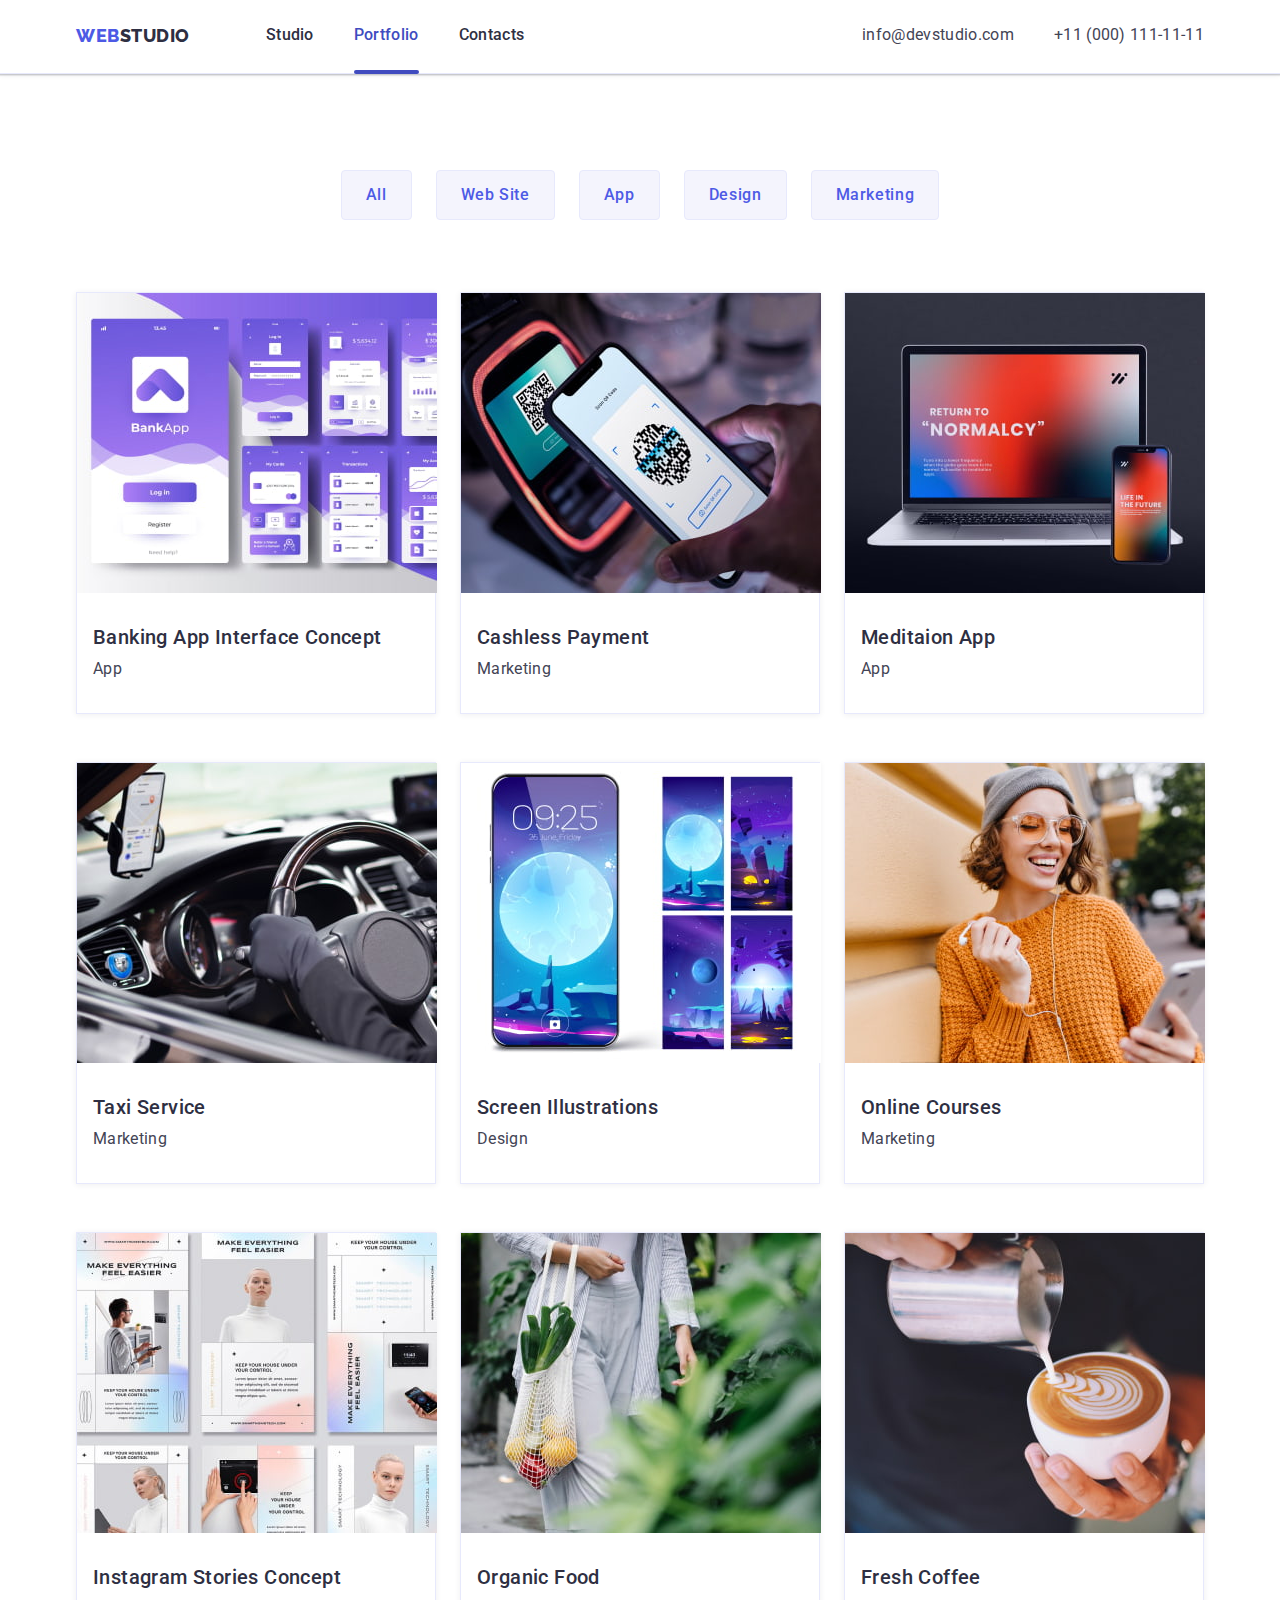
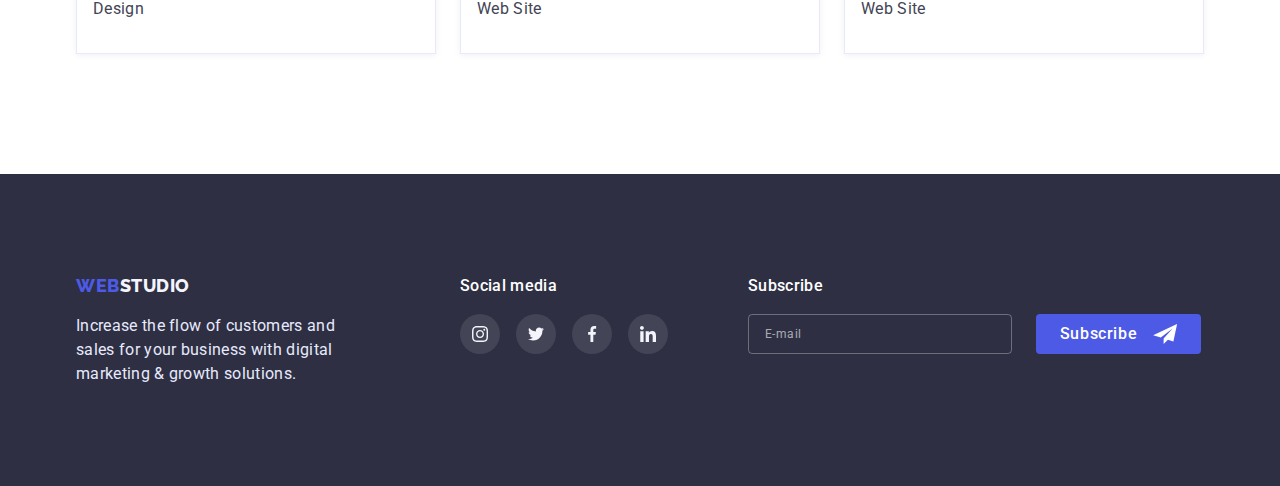
==== portfolio.html @ a5b7c4a9 "Copy files HW 6" ====
<!DOCTYPE html>
<html lang="en">
  <head>
    <meta charset="UTF-8" />
    <meta http-equiv="X-UA-Compatible" content="IE=edge" />
    <meta name="viewport" content="width=device-width, initial-scale=1.0" />
    <title>Web Studio</title>
    <link rel="preconnect" href="https://fonts.googleapis.com" />
    <link rel="preconnect" href="https://fonts.gstatic.com" crossorigin />
    <link
      href="https://fonts.googleapis.com/css2?family=Raleway:wght@800&family=Roboto:wght@400;500;700;900&display=swap"
      rel="stylesheet"
    />
    <link
      rel="stylesheet"
      href="https://cdnjs.cloudflare.com/ajax/libs/modern-normalize/1.1.0/modern-normalize.min.css"
    />
    <link rel="stylesheet" href="./css/styles.css" />
  </head>

  <body class="portfolio-body">
    <header class="header">
      <div class="header-box container">
        <nav class="header-navigation">
          <a href="./index.html" class="header-logo">
            <span class="header-logo-web">Web</span>Studio
          </a>

          <ul class="header-list list">
            <li class="header-list-pos">
              <a href="./index.html" class="header-list-link">Studio</a>
            </li>
            <li class="header-list-pos">
              <a href="./portfolio.html" class="header-list-link current"
                >Portfolio</a
              >
            </li>
            <li class="header-list-pos">
              <a href="" class="header-list-link">Contacts</a>
            </li>
          </ul>
        </nav>

        <ul class="header-contact list">
          <li class="header-contact-pos">
            <a href="mailto:info@devstudio.com" class="header-contact-link"
              >info@devstudio.com</a
            >
          </li>
          <li class="header-contact-pos">
            <a href="tel:+110001111111" class="header-contact-link"
              >+11 (000) 111-11-11</a
            >
          </li>
        </ul>
      </div>
    </header>

    <main class="portfolio-main">
      <section class="p-section">
        <h1 class="visually-hidden">Portfolio</h1>
        <div class="container">
          <ul class="p-btn-list list">
            <li class="p-btn-item">
              <button type="button" class="p-btn button">All</button>
            </li>
            <li class="p-btn-item">
              <button type="button" class="p-btn button">Web Site</button>
            </li>
            <li class="p-btn-item">
              <button type="button" class="p-btn button">App</button>
            </li>
            <li class="p-btn-item">
              <button type="button" class="p-btn button">Design</button>
            </li>
            <li class="p-btn-item">
              <button type="button" class="p-btn button">Marketing</button>
            </li>
          </ul>
          <ul class="p-img-list list">
            <li class="p-img-item">
              <a href="" class="p-img-page">
                <div class="p-img-thumb">
                  <img
                    class="p-img img"
                    src="./images/pimgone.jpg"
                    alt="banking app"
                    width="360"
                  />
                  <p class="p-img-window">
                    14 Stylish and User-Friendly App Design Concepts · Task
                    Manager App · Calorie Tracker App · Exotic Fruit Ecommerce
                    App · Cloud Storage App
                  </p>
                </div>
                <div class="p-img-content">
                  <h2 class="p-img-name p-name">
                    Banking App Interface Concept
                  </h2>
                  <p class="p-img-text p-text">App</p>
                </div>
              </a>
            </li>
            <li class="p-img-item">
              <a href="" class="p-img-page">
                <div class="p-img-thumb">
                  <img
                    class="p-img img"
                    src="./images/pimgtwo.jpg"
                    alt="banking app"
                    width="360"
                  />
                  <p class="p-img-window">
                    14 Stylish and User-Friendly App Design Concepts · Task
                    Manager App · Calorie Tracker App · Exotic Fruit Ecommerce
                    App · Cloud Storage App
                  </p>
                </div>
                <div class="p-img-content">
                  <h2 class="p-img-name p-name">Cashless Payment</h2>
                  <p class="p-img-text p-text">Marketing</p>
                </div>
              </a>
            </li>
            <li class="p-img-item">
              <a href="" class="p-img-page">
                <div class="p-img-thumb">
                  <img
                    class="p-img img"
                    src="./images/pimgthree.jpg"
                    alt="banking app"
                    width="360"
                  />
                  <p class="p-img-window">
                    14 Stylish and User-Friendly App Design Concepts · Task
                    Manager App · Calorie Tracker App · Exotic Fruit Ecommerce
                    App · Cloud Storage App
                  </p>
                </div>
                <div class="p-img-content">
                  <h2 class="p-img-name p-name">Meditaion App</h2>
                  <p class="p-img-text p-text">App</p>
                </div>
              </a>
            </li>
            <li class="p-img-item">
              <a href="" class="p-img-page">
                <div class="p-img-thumb">
                  <img
                    class="p-img img"
                    src="./images/pimgfour.jpg"
                    alt="banking app"
                    width="360"
                  />
                  <p class="p-img-window">
                    14 Stylish and User-Friendly App Design Concepts · Task
                    Manager App · Calorie Tracker App · Exotic Fruit Ecommerce
                    App · Cloud Storage App
                  </p>
                </div>
                <div class="p-img-content">
                  <h2 class="p-img-name p-name">Taxi Service</h2>
                  <p class="p-img-text p-text">Marketing</p>
                </div>
              </a>
            </li>
            <li class="p-img-item">
              <a href="" class="p-img-page">
                <div class="p-img-thumb">
                  <img
                    class="p-img img"
                    src="./images/pimgfive.jpg"
                    alt="banking app"
                    width="360"
                  />
                  <p class="p-img-window">
                    14 Stylish and User-Friendly App Design Concepts · Task
                    Manager App · Calorie Tracker App · Exotic Fruit Ecommerce
                    App · Cloud Storage App
                  </p>
                </div>
                <div class="p-img-content">
                  <h2 class="p-img-name p-name">Screen Illustrations</h2>
                  <p class="p-img-text p-text">Design</p>
                </div>
              </a>
            </li>
            <li class="p-img-item">
              <a href="" class="p-img-page">
                <div class="p-img-thumb">
                  <img
                    class="p-img img"
                    src="./images/pimgsix.jpg"
                    alt="banking app"
                    width="360"
                  />
                  <p class="p-img-window">
                    14 Stylish and User-Friendly App Design Concepts · Task
                    Manager App · Calorie Tracker App · Exotic Fruit Ecommerce
                    App · Cloud Storage App
                  </p>
                </div>
                <div class="p-img-content">
                  <h2 class="p-img-name p-name">Online Courses</h2>
                  <p class="p-img-text p-text">Marketing</p>
                </div>
              </a>
            </li>
            <li class="p-img-item">
              <a href="" class="p-img-page">
                <div class="p-img-thumb">
                  <img
                    class="p-img img"
                    src="./images/pimgseven.jpg"
                    alt="banking app"
                    width="360"
                  />
                  <p class="p-img-window">
                    14 Stylish and User-Friendly App Design Concepts · Task
                    Manager App · Calorie Tracker App · Exotic Fruit Ecommerce
                    App · Cloud Storage App
                  </p>
                </div>
                <div class="p-img-content">
                  <h2 class="p-img-name p-name">Instagram Stories Concept</h2>
                  <p class="p-img-text p-text">Design</p>
                </div>
              </a>
            </li>
            <li class="p-img-item">
              <a href="" class="p-img-page">
                <div class="p-img-thumb">
                  <img
                    class="p-img img"
                    src="./images/pimgeight.jpg"
                    alt="banking app"
                    width="360"
                  />
                  <p class="p-img-window">
                    14 Stylish and User-Friendly App Design Concepts · Task
                    Manager App · Calorie Tracker App · Exotic Fruit Ecommerce
                    App · Cloud Storage App
                  </p>
                </div>
                <div class="p-img-content">
                  <h2 class="p-img-name p-name">Organic Food</h2>
                  <p class="p-img-text p-text">Web Site</p>
                </div>
              </a>
            </li>
            <li class="p-img-item">
              <a href="" class="p-img-page">
                <div class="p-img-thumb">
                  <img
                    class="p-img img"
                    src="./images/pimgnine.jpg"
                    alt="banking app"
                    width="360"
                  />
                  <p class="p-img-window">
                    14 Stylish and User-Friendly App Design Concepts · Task
                    Manager App · Calorie Tracker App · Exotic Fruit Ecommerce
                    App · Cloud Storage App
                  </p>
                </div>
                <div class="p-img-content">
                  <h2 class="p-img-name p-name">Fresh Coffee</h2>
                  <p class="p-img-text p-text">Web Site</p>
                </div>
              </a>
            </li>
          </ul>
        </div>
      </section>
    </main>

    <footer class="footer">
      <div class="container footer-pos">
        <div class="footer-logo-text">
          <a href="./index.html" class="footer-logo">
            <span class="header-logo-web">Web</span>
            <span class="footer-logo-studio">Studio</span>
          </a>
          <p class="footer-text">
            Increase the flow of customers and sales for your business with
            digital marketing & growth solutions.
          </p>
        </div>
        <div class="footer-soc">
          <h2 class="footer-soc-text">Social media</h2>
          <ul class="footer-soc-list list">
            <li class="footer-soc-item">
              <a href="" class="footer-soc-link link">
                <svg class="footer-soc-icon" width="16" height="16">
                  <use href="./images/icons.svg#icon-instagram"></use>
                </svg>
              </a>
            </li>
            <li class="footer-soc-item">
              <a href="" class="footer-soc-link link">
                <svg class="footer-soc-icon" width="16" height="16">
                  <use href="./images/icons.svg#icon-twitter"></use>
                </svg>
              </a>
            </li>
            <li class="footer-soc-item">
              <a href="" class="footer-soc-link link">
                <svg class="footer-soc-icon" width="16" height="16">
                  <use href="./images/icons.svg#icon-facebook"></use>
                </svg>
              </a>
            </li>
            <li class="footer-soc-item">
              <a href="" class="footer-soc-link link">
                <svg class="footer-soc-icon" width="16" height="16">
                  <use href="./images/icons.svg#icon-linkedin"></use>
                </svg>
              </a>
            </li>
          </ul>
        </div>
        <div class="footer-subscribe">
          <h2 class="footer-subscribe-text">Subscribe</h2>
          <form>
            <div class="footer-subscribe-form">
              <input
                type="email"
                class="footer-subscribe-email"
                name="subscribe-email"
                placeholder="E-mail"
                required
              />
              <button type="submit" class="footer-subscribe-btn button">
                Subscribe
                <svg class="footer-subscribe-icon" width="24" height="20">
                  <use href="./images/icons.svg#icon-subscribe"></use>
                </svg>
              </button>
            </div>
          </form>
        </div>
      </div>
    </footer>
  </body>
</html>
---- css/styles.css ----
/* ------------------ CSS-Змінні ------------------ */

:root {
  --logo-color-web: #4d5ae5;
  --logo-color-studio-dark: #2e2f42;
  --logo-color-studio-white: #f4f4fd;
  --hero-background-color: #2e2f42;
  --hero-title-color: #ffffff;
  --btn-color: #4d5ae5;
  --btn-name-color: #ffffff;
  --btn-active-color: #404bbf;
  --iris-color: #4d5ae5;
  --navy-blue-color: #2e2f42;
  --green-color: #31d0aa;
  --slate-color: #434455;
  --light-slate-color: #8e8f99;
  --cornflower-color: #e7e9fc;
  --cloud-color: #f4f4fd;
  --footer-soc-color: rgba(255, 255, 255, 0.1);
  --footer-soc-active-color: #31d0aa;
  --privacy-color: #757575;
  --transition: 250ms cubic-bezier(0.4, 0, 0.2, 1);
  --modal: 300ms linear;
}

/* ------------------ Глобальні стилі ------------------ */

html {
  box-sizing: border-box;
}

*,
*::before,
*::after {
  box-sizing: inherit;
}

body {
  font-family: "Roboto", sans-serif;
  color: var(--slate-color);
  background-color: var(--hero-title-color);
  margin: 0;
}

p {
  margin: 0;
  padding: 0;
}

ul {
  margin: 0;
  padding-left: 0;
}

h1,
h2,
h3,
h4,
h5,
h6 {
  margin: 0;
}

address {
  font-style: normal;
}

img {
  display: block;
}

a {
  text-decoration: none;
}

.button {
  cursor: pointer;
  font-family: inherit;
  border: none;
  padding: 0;
}

.list {
  list-style: none;
}

.container {
  width: 1158px;
  margin-left: auto;
  margin-right: auto;
  padding-left: 15px;
  padding-right: 15px;
}

.visually-hidden {
  position: absolute;
  width: 1px;
  height: 1px;
  margin: -1px;
  border: 0;
  padding: 0;
  white-space: nowrap;
  clip-path: inset(100%);
  clip: rect(0 0 0 0);
  overflow: hidden;
}

/* ------------------ HEADER ------------------ */

.header {
  background: var(--hero-title-color);
  border-bottom: 1px solid var(--cornflower-color);
  box-shadow: 0px 2px 1px rgba(46, 47, 66, 0.08),
    0px 1px 1px rgba(46, 47, 66, 0.16), 0px 1px 6px rgba(46, 47, 66, 0.08);
}

.header-box {
  display: flex;
}

.header-logo {
  margin-right: 76px;
  padding-top: 24px;
  display: inline-flex;

  font-family: "Raleway", sans-serif;
  font-weight: 800;
  font-size: 18px;
  line-height: 1.33;
  letter-spacing: 0.03em;
  text-transform: uppercase;
  color: var(--logo-color-studio-dark);
}

.header-logo-web {
  color: var(--logo-color-web);
}

.header-navigation {
  display: flex;
}

.header-list {
  display: flex;
  gap: 40px;
}

.header-list-link {
  display: block;
  padding-top: 24px;
  padding-bottom: 28px;
  font-weight: 500;
  font-size: 16px;
  line-height: 1.33;
  letter-spacing: 0.02em;
  color: var(--navy-blue-color);
  position: relative;
  transition: color var(--transition);

  /* transition-property: color;
  transition-duration: 250ms;
  transition-timing-function: cubic-bezier(0.4, 0, 0.2, 1); */
}

.current {
  color: var(--btn-active-color);
}

.header-list-link.current::after {
  content: "";
  position: absolute;
  width: 100%;
  height: 4px;
  left: 0;
  bottom: -1px;
  background: var(--btn-active-color);
  border-radius: 2px;
}

.header-contact {
  display: flex;
  gap: 40px;
  margin-left: auto;
}

.header-contact-link {
  display: block;
  padding-top: 24px;
  padding-bottom: 24px;

  font-style: normal;
  font-weight: 400;
  font-size: 16px;
  line-height: 1.33;
  letter-spacing: 0.02em;
  color: var(--slate-color);
  transition: color var(--transition);
}

.header-list-link:hover,
.header-list-link:focus,
.header-contact-link:hover,
.header-contact-link:focus {
  color: var(--iris-color);
}

/* ------------------- STUDIO-MAIN ------------------ */

/* --- hero --- */

.hero {
  padding-top: 188px;
  padding-bottom: 188px;
  margin: auto;
  text-align: center;

  background-image: linear-gradient(
      rgba(46, 47, 66, 0.7),
      rgba(46, 47, 66, 0.7)
    ),
    url(../images/hero-img.jpg);
  background-repeat: no-repeat;
  background-position: center;
  background-size: 1440px 600px;

  /* background-color: var(--hero-background-color); */
}

.hero-title {
  max-width: 496px;
  margin-left: auto;
  margin-right: auto;
  margin-bottom: 48px;

  font-weight: 700;
  font-size: 56px;
  line-height: 1.07;
  letter-spacing: 0.02em;
  color: var(--hero-title-color);
}

.hero-btn {
  min-width: 169px;
  height: 56px;

  background: var(--btn-color);
  box-shadow: 0px 4px 4px rgba(0, 0, 0, 0.15);
  border-radius: 4px;
  font-weight: 500;
  font-size: 16px;
  line-height: 1.19;
  letter-spacing: 0.04em;
  color: var(--btn-name-color);
  transition: background-color var(--transition), box-shadow var(--transition);
}

.hero-btn:hover,
.hero-btn:focus {
  box-shadow: 0px 4px 4px rgba(0, 0, 0, 0.15);
  background-color: var(--btn-active-color);
}

/* --- section one --- */

.s-one {
  padding: 120px 0;
}

.s-one-thumb {
  display: flex;
  align-items: center;
  justify-content: center;
  width: 264px;
  height: 112px;
  margin-bottom: 8px;

  background: var(--cloud-color);
  border-radius: 4px;
}

.s-one-list {
  display: flex;
  gap: 24px;
}

.s-one-item {
  max-width: 264px;
}

.s-one-title {
  margin-bottom: 8px;

  font-weight: 500;
  font-size: 20px;
  line-height: 1.2;
  letter-spacing: 0.02em;
  color: var(--navy-blue-color);
}

.s-one-text {
  font-size: 16px;
  line-height: 1.5;
  letter-spacing: 0.02em;
  color: var(--slate-color);
}

/* --- section two --- */

.s-two {
  padding-bottom: 120px;
}

.s-two-list {
  display: flex;
  gap: 24px;
}

.s-two-item {
  width: calc((100% - 48px) / 3);
}

.s-two-title {
  text-align: center;
  margin-bottom: 72px;

  font-weight: 600;
  font-size: 36px;
  line-height: 1.11;
  letter-spacing: 0.02em;
  text-transform: capitalize;
  color: var(--navy-blue-color);
}

/* --- section three --- */

.s-three {
  padding: 120px 0;
  background: var(--cloud-color);
}

.s-three-title {
  text-align: center;
  margin-bottom: 72px;

  font-weight: 700;
  font-size: 36px;
  line-height: 1.11;
  letter-spacing: 0.02em;
  text-transform: capitalize;
  color: var(--navy-blue-color);
}

.s-tree-list {
  display: flex;
  gap: 24px;
}

.s-three-item {
  width: calc((100% - 72px) / 4);
  text-align: center;

  box-shadow: 0px 1px 6px rgba(46, 47, 66, 0.08),
    0px 1px 1px rgba(46, 47, 66, 0.16), 0px 2px 1px rgba(46, 47, 66, 0.08);
  border-radius: 0px 0px 4px 4px;

  background-color: var(--hero-title-color);
}

.s-three-img {
  margin-bottom: 32px;
}

.s-three-name {
  margin-bottom: 8px;

  font-weight: 500;
  font-size: 20px;
  line-height: 1.2;
  letter-spacing: 0.02em;
  color: var(--navy-blue-color);
}

.s-three-text {
  margin-bottom: 8px;

  font-size: 16px;
  line-height: 1.5;
  letter-spacing: 0.02em;
  color: var(--slate-color);
}

.s-three-soc-list {
  display: flex;
  justify-content: center;
  gap: 24px;
  margin-bottom: 32px;
}

.s-three-soc-item {
  width: 40px;
  height: 40px;

  background-color: inherit;
}

.s-three-soc-link {
  display: flex;
  align-items: center;
  justify-content: center;
  width: 100%;
  height: 100%;
  border-radius: 50%;
  background-color: var(--btn-color);
  transition: background-color var(--transition);
}

.s-three-soc-icon {
  fill: var(--logo-color-studio-white);
}

.s-three-soc-link:hover,
.s-three-soc-link:focus {
  background-color: var(--btn-active-color);
}

/* --- section four --- */

.s-four {
  padding-top: 130px;
  padding-bottom: 120px;
}

.s-four-title {
  text-align: center;
  margin-bottom: 72px;

  font-style: normal;
  font-weight: 700;
  font-size: 36px;
  line-height: 1.11;
  letter-spacing: 0.02em;
  text-transform: capitalize;
  color: var(--hero-background-color);
}
.s-four-list {
  display: flex;
  justify-content: center;
  gap: 24px;
}

.s-four-item {
  width: 168px;
  height: 88px;
}
.s-four-link {
  width: 100%;
  height: 100%;
  display: flex;
  align-items: center;
  justify-content: center;
  border: 1px solid var(--light-slate-color);
  border-radius: 4px;
  transition: border-color var(--transition);
}
.s-four-icon {
  fill: var(--light-slate-color);
  transition: fill var(--transition);
}

.s-four-link:hover,
.s-four-link:focus {
  border-color: var(--btn-active-color);
}

.s-four-link:hover .s-four-icon,
.s-four-link:focus .s-four-icon {
  fill: var(--btn-active-color);
}

/* ------------------ FOOTER ------------------- */

.footer {
  padding-top: 100px;
  padding-bottom: 100px;
  margin-left: auto;
  margin-right: auto;

  background-color: var(--hero-background-color);
}

.footer-pos {
  display: flex;
}

.footer-logo {
  margin-bottom: 16px;
  display: inline-flex;

  font-family: "Raleway", sans-serif;
  font-weight: 800;
  font-size: 18px;
  line-height: 1.33;
  letter-spacing: 0.03em;
  text-transform: uppercase;
  text-decoration: none;
  color: var(--logo-color-studio-dark);
}

.footer-logo-studio {
  color: var(--logo-color-studio-white);
}

.footer-text {
  max-width: 264px;

  font-size: 16px;
  line-height: 1.5;
  letter-spacing: 0.02em;
  color: var(--cornflower-color);
}

.footer-soc {
  margin-left: 120px;
}

.footer-soc-text,
.footer-subscribe-text {
  margin-bottom: 16px;

  font-style: normal;
  font-weight: 500;
  font-size: 16px;
  line-height: 1.5;
  letter-spacing: 0.02em;

  color: var(--hero-title-color);
}

.footer-soc-list {
  display: flex;
  justify-content: center;
  gap: 16px;
}

.footer-soc-item {
  width: 40px;
  height: 40px;

  background-color: inherit;
}

.footer-soc-link {
  display: flex;
  align-items: center;
  justify-content: center;
  width: 100%;
  height: 100%;
  border-radius: 50%;
  background-color: var(--footer-soc-color);
  transition: background-color var(--transition);
}

.footer-soc-icon {
  fill: var(--logo-color-studio-white);
}

.footer-soc-link:hover,
.footer-soc-link:focus {
  background-color: var(--footer-soc-active-color);
}

.footer-subscribe {
  margin-left: 80px;
}

.footer-subscribe-form {
  display: flex;
}

.footer-subscribe-email {
  width: 264px;
  height: 40px;
  padding: 8px 16px;

  font-style: normal;
  font-weight: 400;
  font-size: 12px;
  line-height: 2;
  letter-spacing: 0.04em;
  color: var(--hero-title-color);

  border: 1px solid rgba(255, 255, 255, 0.3);
  border-radius: 4px;
  background-color: transparent;
  outline: none;
  transition: var(--transition);
}

.footer-subscribe-email::placeholder {
  font-style: normal;
  font-weight: 400;
  font-size: 12px;
  line-height: 2;
  letter-spacing: 0.04em;
  color: rgba(255, 255, 255, 0.6);
}

.footer-subscribe-email:focus {
  border: 1px solid var(--btn-name-color);
}

.footer-subscribe-btn {
  display: flex;
  gap: 16px;
  align-items: center;
  justify-content: center;
  width: 165px;
  height: 40px;
  margin-left: 24px;

  font-style: normal;
  font-weight: 500;
  font-size: 16px;
  line-height: 1.5;
  letter-spacing: 0.04em;
  color: var(--btn-name-color);

  background: #4d5ae5;
  border-radius: 4px;
  transition: var(--transition);
}

.footer-subscribe-icon {
  fill: var(--btn-name-color);
}

.footer-subscribe-btn:hover,
.footer-subscribe-btn:focus {
  background: var(--btn-active-color);
}

/* --- Modal --- */

.s-backdrop {
  position: fixed;
  top: 0;
  width: 100%;
  height: 100%;
  background-color: rgba(46, 47, 66, 0.4);
  transition: opacity var(--modal), visibility var(--modal), scale var(--modal);
}

.s-modal {
  position: absolute;
  top: 50%;
  left: 50%;
  width: 408px;
  min-height: 576px;
  padding: 72px 24px 24px;
  background: #fcfcfc;
  box-shadow: 0px 1px 1px rgba(0, 0, 0, 0.14), 0px 1px 3px rgba(0, 0, 0, 0.12),
    0px 2px 1px rgba(0, 0, 0, 0.2);
  border-radius: 4px;
  transform: translate(-50%, -50%) scale(1);
  transition: transform var(--modal);
}

.s-modal-close {
  position: absolute;
  top: 24px;
  right: 24px;
  width: 24px;
  height: 24px;
  display: flex;
  align-items: center;
  justify-content: center;
  background: var(--cornflower-color);
  border: 1px solid rgba(0, 0, 0, 0.1);
  border-radius: 50%;
  transition: var(--transition);
}

.s-modal-close:hover,
.s-modal-close:focus {
  background: var(--btn-active-color);
  fill: var(--btn-name-color);
  border: none;
}

.s-modal-text {
  text-align: center;
  margin-bottom: 14px;

  font-style: normal;
  font-weight: 500;
  font-size: 16px;
  line-height: 1.5;
  letter-spacing: 0.02em;
  color: var(--navy-blue-color);
}

.s-modal-thumb {
  position: relative;
}

.s-modal-icon {
  position: absolute;
  top: 50%;
  left: 16px;
  transform: translateY(-50%);
}

.s-modal-label {
  display: inline-block;
  margin-bottom: 4px;

  font-style: normal;
  font-weight: 400;
  font-size: 12px;
  line-height: 1.33;
  letter-spacing: 0.01em;
  color: var(--light-slate-color);
}

.s-modal-input {
  display: block;
  width: 100%;
  height: 40px;
  padding: 11px 16px 11px 38px;
  margin-bottom: 8px;
  outline: none;

  font-style: normal;
  font-weight: 400;
  font-size: 12px;
  line-height: 1.33;
  letter-spacing: 0.04em;
  color: var(--navy-blue-color);

  border: 1px solid rgba(33, 33, 33, 0.2);
  border-radius: 4px;
  background-color: transparent;
  transition: var(--transition);
}

.s-modal-icon {
  fill: var(--navy-blue-color);
  transition: var(--transition);
}

.s-modal-textarea {
  display: block;
  width: 100%;
  height: 120px;
  resize: none;
  padding: 8px 16px;
  margin-bottom: 16px;
  outline: none;

  font-style: normal;
  font-weight: 400;
  font-size: 12px;
  line-height: 1.33;
  letter-spacing: 0.04em;
  color: var(--navy-blue-color);

  border: 1px solid rgba(33, 33, 33, 0.2);
  border-radius: 4px;
  background-color: transparent;
  transition: var(--transition);
}

.s-modal-textarea::placeholder {
  font-style: normal;
  font-weight: 400;
  font-size: 12px;
  line-height: 1.33;
  letter-spacing: 0.04em;
  color: rgba(117, 117, 117, 0.5);
}

.s-modal-input:focus,
.s-modal-textarea:focus {
  border: 1px solid var(--iris-color);
}

.s-modal-input:focus + .s-modal-icon {
  fill: var(--iris-color);
}

.checkbox-thumb {
  margin-bottom: 24px;
}

.checkbox-thumb-border {
  display: flex;
  align-items: center;
  justify-content: center;
  width: 16px;
  height: 16px;
  margin-right: 8px;
  border: 1.25px solid var(--navy-blue-color);
  border-radius: 2px;
  fill: transparent;
  transform: var(--transition);
}

.checkbox-icon:checked + .checkbox-text span {
  background-color: var(--btn-active-color);
  /* OCEAN */
  border: 1.25px solid var(--btn-active-color);
  border-radius: 2px;
  fill: var(--cloud-color);
}

.checkbox-text {
  display: flex;
  font-style: normal;
  font-weight: 400;
  font-size: 12px;
  line-height: 1.33;
  letter-spacing: 0.04em;
  color: var(--privacy-color);
}
.checkbox-privacy {
  margin-left: 3px;
  font-style: normal;
  font-weight: 400;
  font-size: 12px;
  line-height: 1.33;
  letter-spacing: 0.04em;
  text-decoration: underline;
  color: var(--iris-color);
}

.s-modal-btn {
  display: block;
  width: 169px;
  height: 56px;
  margin-left: auto;
  margin-right: auto;

  font-style: normal;
  font-weight: 500;
  font-size: 16px;
  line-height: 1.5;
  align-items: center;
  text-align: center;
  letter-spacing: 0.04em;

  color: var(--btn-name-color);
  background: var(--btn-color);
  box-shadow: 0px 4px 4px rgba(0, 0, 0, 0.15);
  border-radius: 4px;
  transition: var(--transition);
}

.s-modal-btn:hover,
.s-modal-btn:focus {
  box-shadow: 0px 4px 4px rgba(0, 0, 0, 0.15);
  background-color: var(--btn-active-color);
}

.is-hidden {
  opacity: 0;
  visibility: hidden;
  pointer-events: none;
}

.s-backdrop.is-hidden .s-modal {
  transform: translate(-50%, -50%) scale(0.8);
}

/* ------------------ PORTFOLIO MAIN ------------------ */

/* --- section one --- */

.p-section {
  padding-top: 96px;
  padding-bottom: 120px;
}

.p-btn-list {
  display: flex;
  gap: 24px;
  margin-bottom: 72px;
  justify-content: center;
}

.p-btn {
  padding: 12px 24px;
  border: 1px solid var(--cornflower-color);
  border-radius: 4px;

  background-color: var(--cloud-color);

  font-weight: 500;
  font-size: 16px;
  line-height: 1.5;
  letter-spacing: 0.04em;
  color: var(--btn-color);
  transition: box-shadow var(--transition), color var(--transition),
    background-color var(--transition), border var(--transition);
}

.p-btn:hover,
.p-btn:focus {
  box-shadow: 0px 3px 1px rgba(0, 0, 0, 0.1), 0px 2px 1px rgba(0, 0, 0, 0.08),
    0px 2px 2px rgba(0, 0, 0, 0.12);
  background-color: var(--btn-active-color);
  color: var(--btn-name-color);
  border: 1px solid var(--btn-active-color);
}

.p-img-list {
  display: flex;
  flex-wrap: wrap;
  column-gap: 24px;
  row-gap: 48px;
}

.p-img-item {
  width: calc((100% - 48px) / 3);
  background: var(--hero-title-color);
  border: 1px solid var(--cornflower-color);
  box-shadow: 0px 1px 6px rgba(46, 47, 66, 0.08);
  transition: border var(--transition), box-shadow var(--transition);
}

.p-img-thumb {
  position: relative;
  width: 360px;
  overflow: hidden;
}

.p-img-window {
  position: absolute;
  height: 100%;
  top: 0;
  padding: 40px 32px;

  font-weight: 400;
  font-size: 16px;
  line-height: 1.5;
  letter-spacing: 0.02em;
  color: var(--cloud-color);
  background: #4d5ae5;
  transform: translateY(100%);
  transition: transform var(--transition);
}

.p-img-item:hover .p-img-window {
  transform: translateY(0%);
}

.p-img-content {
  padding-top: 32px;
  padding-left: 16px;
  padding-bottom: 32px;
}

.p-name {
  margin-bottom: 8px;

  font-weight: 500;
  font-size: 20px;
  line-height: 1.2;
  letter-spacing: 0.02em;
  color: var(--navy-blue-color);
}

.p-text {
  font-weight: 400;
  font-size: 16px;
  line-height: 1.5;
  letter-spacing: 0.02em;
  color: var(--slate-color);
}

.p-img-item:hover,
.p-img-item:focus {
  border: 0.5px solid var(--cloud-color);
  box-shadow: 0px 1px 6px rgba(46, 47, 66, 0.08),
    0px 1px 1px rgba(46, 47, 66, 0.16), 0px 2px 1px rgba(46, 47, 66, 0.08);
}
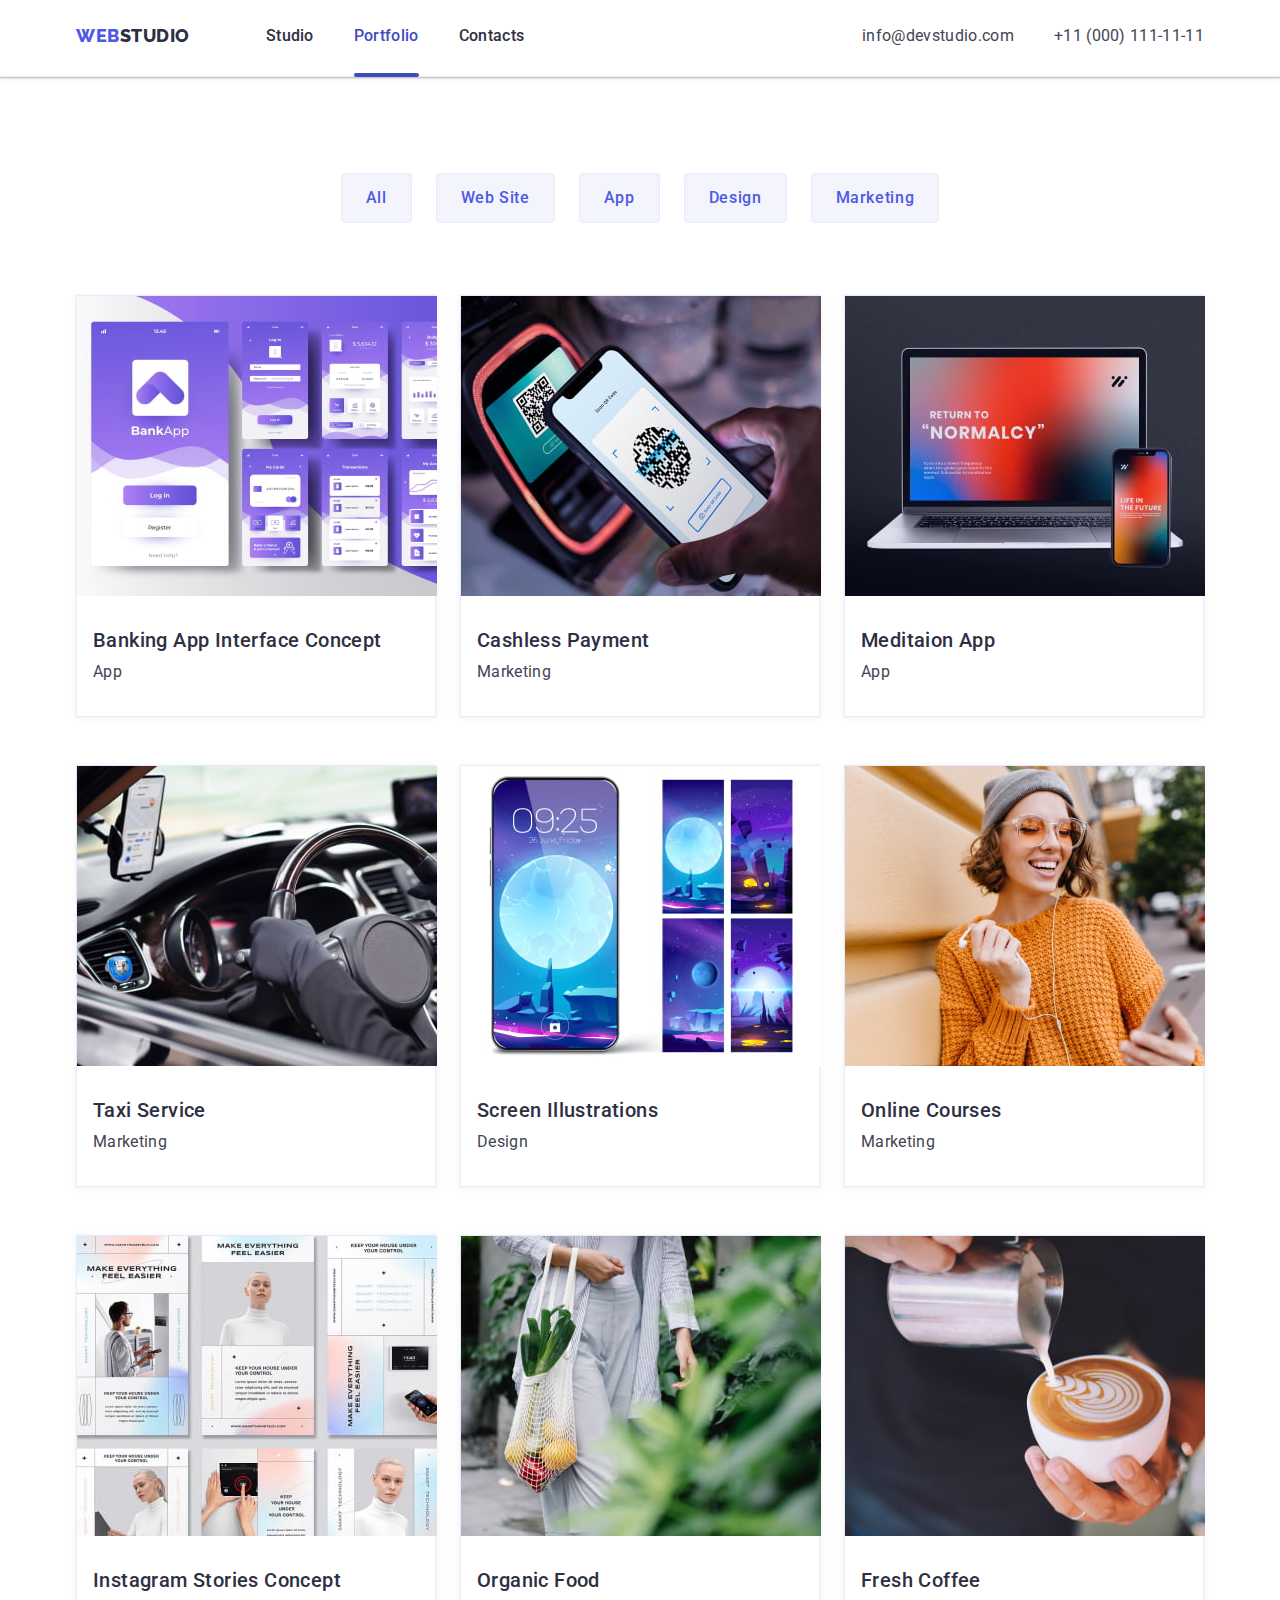
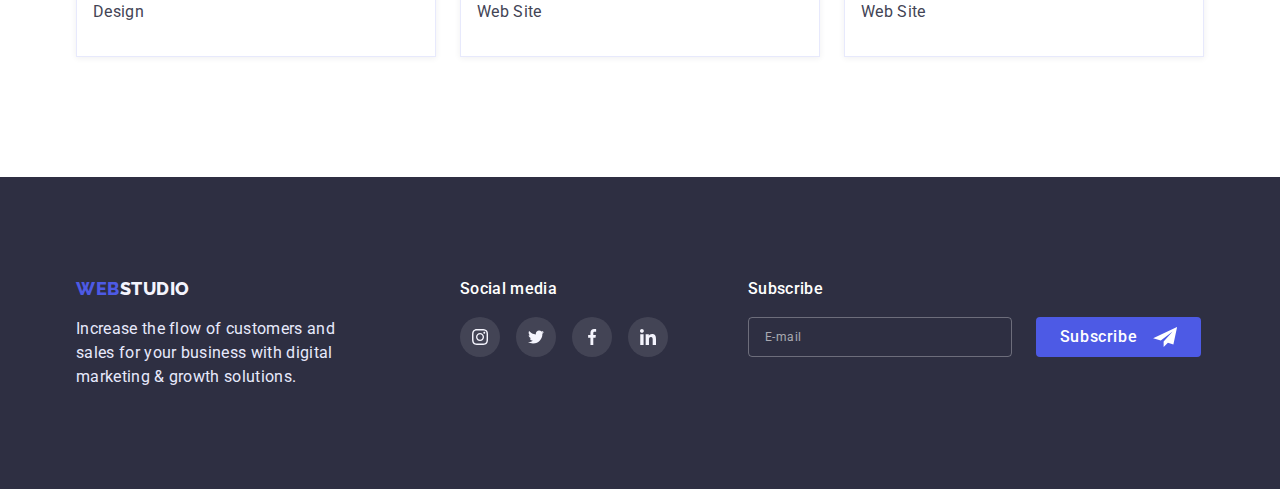
==== commit 502bc1a3: "Final HW7" ====
--- a/portfolio.html
+++ b/portfolio.html
@@ -16,6 +16,9 @@
       href="https://cdnjs.cloudflare.com/ajax/libs/modern-normalize/1.1.0/modern-normalize.min.css"
     />
     <link rel="stylesheet" href="./css/styles.css" />
+    <link rel="stylesheet" href="./css/mobile.css" />
+    <link rel="stylesheet" href="./css/tablet.css" />
+    <link rel="stylesheet" href="./css/desktop.css" />
   </head>
 
   <body class="portfolio-body">
@@ -53,6 +56,75 @@
             >
           </li>
         </ul>
+        <button type="button" class="menu-open button" data-menu-open>
+          <svg class="menu-open-icon" width="32" height="22">
+            <use href="./images/icons.svg#icon-burger"></use>
+          </svg>
+        </button>
+      </div>
+      <div class="menu is-hidden" data-menu>
+        <div>
+          <button type="button" class="menu-close button" data-menu-close>
+            <svg class="menu-close-icon" width="8" height="8">
+              <use href="./images/icons.svg#icon-menu-close"></use>
+            </svg>
+          </button>
+          <ul class="menu-list list">
+            <li class="menu-list-pos">
+              <a href="./index.html" class="menu-list-link">Studio</a>
+            </li>
+            <li class="menu-list-pos">
+              <a href="./portfolio.html" class="menu-list-link current">Portfolio</a>
+            </li>
+            <li class="menu-list-pos">
+              <a href="" class="menu-list-link">Contacts</a>
+            </li>
+          </ul>
+        </div>
+        <div>
+          <ul class="menu-contact list">
+            <li class="menu-contact-pos">
+              <a href="tel:+110001111111" class="menu-tel-link"
+                >+11 (000) 111-11-11</a
+              >
+            </li>
+            <li class="menu-contact-pos">
+              <a href="mailto:info@devstudio.com" class="menu-mail-link"
+                >info@devstudio.com</a
+              >
+            </li>
+          </ul>
+          <ul class="menu-soc-list list">
+            <li class="menu-soc-item">
+              <a href="" class="menu-soc-link link">
+                <svg class="menu-soc-icon" width="24" height="24">
+                  <use href="./images/icons.svg#icon-instagram"></use>
+                </svg>
+              </a>
+            </li>
+            <li class="menu-soc-item">
+              <a href="" class="menu-soc-link link">
+                <svg class="menu-soc-icon" width="24" height="24">
+                  <use href="./images/icons.svg#icon-twitter"></use>
+                </svg>
+              </a>
+            </li>
+            <li class="menu-soc-item">
+              <a href="" class="menu-soc-link link">
+                <svg class="menu-soc-icon" width="24" height="24">
+                  <use href="./images/icons.svg#icon-facebook"></use>
+                </svg>
+              </a>
+            </li>
+            <li class="menu-soc-item">
+              <a href="" class="menu-soc-link link">
+                <svg class="menu-soc-icon" width="24" height="24">
+                  <use href="./images/icons.svg#icon-linkedin"></use>
+                </svg>
+              </a>
+            </li>
+          </ul>
+        </div>
       </div>
     </header>
 
@@ -341,5 +413,6 @@
         </div>
       </div>
     </footer>
+    <script src="./js/mobile-menu.js"></script>
   </body>
 </html>
--- a/css/styles.css
+++ b/css/styles.css
@@ -67,6 +67,8 @@
 
 img {
   display: block;
+  max-width: 100%;
+  height: auto;
 }
 
 a {
@@ -85,11 +87,9 @@
 }
 
 .container {
-  width: 1158px;
-  margin-left: auto;
-  margin-right: auto;
-  padding-left: 15px;
-  padding-right: 15px;
+  margin: 0 auto;
+  padding-left: 16px;
+  padding-right: 16px;
 }
 
 .visually-hidden {
@@ -105,6 +105,10 @@
   overflow: hidden;
 }
 
+.no-scroll {
+  overflow: hidden;
+}
+
 /* ------------------ HEADER ------------------ */
 
 .header {
@@ -116,11 +120,12 @@
 
 .header-box {
   display: flex;
+  align-items: center;
 }
 
 .header-logo {
-  margin-right: 76px;
   padding-top: 24px;
+  padding-bottom: 24px;
   display: inline-flex;
 
   font-family: "Raleway", sans-serif;
@@ -136,81 +141,163 @@
   color: var(--logo-color-web);
 }
 
-.header-navigation {
-  display: flex;
-}
-
+.header-contact,
 .header-list {
-  display: flex;
-  gap: 40px;
-}
-
-.header-list-link {
+  display: none;
+}
+
+/* --- Mobile menu --- */
+
+.menu-open {
+  width: 32px;
+  height: 22px;
+  display: inline-flex;
+  margin-left: auto;
+  background-color: transparent;
+}
+
+.menu-open-icon {
+  stroke: var(--navy-blue-color);
+}
+
+.menu {
+  position: fixed;
+  width: 100vw;
+  height: 100vh;
+  padding: 40px;
+  top: 0;
+  display: flex;
+  flex-direction: column;
+  justify-content: space-between;
+  overflow: auto;
+
+  background-color: var(--hero-title-color);
+  
+  opacity: 1;
+  visibility: visible;
+  pointer-events: initial;
+  scale: 1;
+
+  transition: opacity var(--modal), visibility var(--modal), scale var(--modal);
+}
+
+.menu.is-hidden {
+  opacity: 0;
+  visibility: hidden;
+  pointer-events: none;
+  scale: 0.8;
+}
+
+.menu-close {
+  width: 24px;
+  height: 24px;
+  margin-left: auto;
+  display: flex;
+  align-items: center;
+  justify-content: center;
+  background: var(--cornflower-color);
+  border: 1px solid rgba(0, 0, 0, 0.1);
+  border-radius: 50%;
+}
+
+.menu-close:hover,
+.menu-close:focus {
+  background: var(--btn-active-color);
+  fill: var(--btn-name-color);
+  border: none;
+}
+
+.menu-list {
   display: block;
-  padding-top: 24px;
-  padding-bottom: 28px;
-  font-weight: 500;
-  font-size: 16px;
-  line-height: 1.33;
-  letter-spacing: 0.02em;
+}
+
+.menu-list-link {
+  display: block;
+  margin-right: auto;
+  margin-bottom: 40px;
+  font-weight: 700;
+  font-size: 36px;
+  line-height: 1.11;
+  letter-spacing: 0.02em;
+  text-transform: capitalize;
+
   color: var(--navy-blue-color);
-  position: relative;
   transition: color var(--transition);
-
-  /* transition-property: color;
-  transition-duration: 250ms;
-  transition-timing-function: cubic-bezier(0.4, 0, 0.2, 1); */
 }
 
 .current {
   color: var(--btn-active-color);
 }
 
-.header-list-link.current::after {
-  content: "";
-  position: absolute;
+.menu-tel-link {
+  display: inline-block;
+  margin-bottom: 40px;
+
+  font-weight: 600;
+  font-size: 36px;
+  line-height: 1.11;
+  text-transform: capitalize;
+
+  color: var(--btn-color)
+}
+
+.menu-mail-link {
+  display: inline-block;
+  margin-bottom: 48px;
+
+  font-weight: 500;
+  font-size: 20px;
+  line-height: 1.20;
+  letter-spacing: 0.02em;
+  color: var(--slate-color)
+}
+
+.menu-soc-list {
+  display: flex;
+  flex-wrap: wrap;
+  gap: 56px;;
+}
+
+.menu-soc-item {
+  width: 40px;
+  height: 40px;
+
+
+}
+
+.menu-soc-link {
+  display: flex;
+  align-items: center;
+  justify-content: center;
   width: 100%;
-  height: 4px;
-  left: 0;
-  bottom: -1px;
-  background: var(--btn-active-color);
-  border-radius: 2px;
-}
-
-.header-contact {
-  display: flex;
-  gap: 40px;
-  margin-left: auto;
-}
-
-.header-contact-link {
-  display: block;
-  padding-top: 24px;
-  padding-bottom: 24px;
-
-  font-style: normal;
-  font-weight: 400;
-  font-size: 16px;
-  line-height: 1.33;
-  letter-spacing: 0.02em;
-  color: var(--slate-color);
-  transition: color var(--transition);
-}
-
-.header-list-link:hover,
-.header-list-link:focus,
-.header-contact-link:hover,
-.header-contact-link:focus {
-  color: var(--iris-color);
-}
+  height: 100%;
+
+  border-radius: 50%;
+  background-color: var(--iris-color);
+  transition: background-color var(--transition);
+}
+
+.menu-soc-icon {
+  fill: var(--logo-color-studio-white);
+}
+
+.menu-soc-link:hover,
+.menu-soc-link:focus {
+  background-color: var(--btn-active-color);
+}
+
+
+/* --- Mobile menu END --- */
+
+/* ------------------ HEADER END ------------------ */
 
 /* ------------------- STUDIO-MAIN ------------------ */
 
 /* --- hero --- */
 
 .hero {
-  padding-top: 188px;
-  padding-bottom: 188px;
+  padding-top: 112px;
+  padding-bottom: 112px;
   margin: auto;
   text-align: center;
 
@@ -218,25 +305,46 @@
       rgba(46, 47, 66, 0.7),
       rgba(46, 47, 66, 0.7)
     ),
-    url(../images/hero-img.jpg);
+    url(../images/hero-img-mob-1x.jpg);
   background-repeat: no-repeat;
   background-position: center;
-  background-size: 1440px 600px;
-
-  /* background-color: var(--hero-background-color); */
+  flex-grow: 1;
+  background-size: cover;
+}
+
+@media (min-device-pixel-ratio: 2),
+  (-webkit-min-device-pixel-ratio: 2),
+  (-o-min-device-pixel-ratio: 2/1),
+  (min-resolution: 192dpi),
+  (min-resolution: 2dppx) {
+  .hero {
+    background-image: linear-gradient(
+        rgba(46, 47, 66, 0.7),
+        rgba(46, 47, 66, 0.7)
+      ),
+      url(../images/hero-img-mob-2x.jpg);
+  }
 }
 
 .hero-title {
-  max-width: 496px;
+  display: block;
   margin-left: auto;
   margin-right: auto;
-  margin-bottom: 48px;
+  margin-bottom: 72px;
 
   font-weight: 700;
-  font-size: 56px;
-  line-height: 1.07;
-  letter-spacing: 0.02em;
+  font-size: 36px;
+  line-height: 1.11;
+  letter-spacing: 0.02em;
+  text-transform: capitalize;
+
   color: var(--hero-title-color);
+}
+
+@media screen and (max-width: 767px) {
+  .hero-title {
+    max-width: 320px;
+  }
 }
 
 .hero-btn {
@@ -260,81 +368,64 @@
   background-color: var(--btn-active-color);
 }
 
+/* --- hero END --- */
+
 /* --- section one --- */
 
 .s-one {
-  padding: 120px 0;
+  padding: 96px 0;
 }
 
 .s-one-thumb {
-  display: flex;
-  align-items: center;
-  justify-content: center;
-  width: 264px;
-  height: 112px;
+  display: none;
+}
+
+.s-one-list {
+  display: flex;
+  flex-wrap: wrap;
+  gap: 72px;
+}
+
+.s-one-item {
+  width: 100%;
+}
+
+.s-one-title {
+  text-align: center;
   margin-bottom: 8px;
 
-  background: var(--cloud-color);
-  border-radius: 4px;
-}
-
-.s-one-list {
-  display: flex;
-  gap: 24px;
-}
-
-.s-one-item {
-  max-width: 264px;
-}
-
-.s-one-title {
-  margin-bottom: 8px;
-
+  font-weight: 700;
+  font-size: 36px;
+  line-height: 1.11;
+  letter-spacing: 0.02em;
+  text-transform: capitalize;
+
+  color: var(--navy-blue-color);
+}
+
+.s-one-text {
   font-weight: 500;
-  font-size: 20px;
-  line-height: 1.2;
-  letter-spacing: 0.02em;
-  color: var(--navy-blue-color);
-}
-
-.s-one-text {
   font-size: 16px;
   line-height: 1.5;
   letter-spacing: 0.02em;
+
   color: var(--slate-color);
 }
 
+/* --- section one END --- */
+
 /* --- section two --- */
 
 .s-two {
-  padding-bottom: 120px;
-}
-
-.s-two-list {
-  display: flex;
-  gap: 24px;
-}
-
-.s-two-item {
-  width: calc((100% - 48px) / 3);
-}
-
-.s-two-title {
-  text-align: center;
-  margin-bottom: 72px;
-
-  font-weight: 600;
-  font-size: 36px;
-  line-height: 1.11;
-  letter-spacing: 0.02em;
-  text-transform: capitalize;
-  color: var(--navy-blue-color);
-}
+  display: none;
+}
+
+/* --- section two END --- */
 
 /* --- section three --- */
 
 .s-three {
-  padding: 120px 0;
+  padding: 96px 0 128px;
   background: var(--cloud-color);
 }
 
@@ -350,13 +441,15 @@
   color: var(--navy-blue-color);
 }
 
-.s-tree-list {
-  display: flex;
-  gap: 24px;
+.s-three-list {
+  display: flex;
+  flex-wrap: wrap;
+  gap: 72px;
+  justify-content: center;
 }
 
 .s-three-item {
-  width: calc((100% - 72px) / 4);
+  width: 264px;
   text-align: center;
 
   box-shadow: 0px 1px 6px rgba(46, 47, 66, 0.08),
@@ -423,11 +516,13 @@
   background-color: var(--btn-active-color);
 }
 
+/* --- section three END --- */
+
 /* --- section four --- */
 
 .s-four {
-  padding-top: 130px;
-  padding-bottom: 120px;
+  padding-top: 96px;
+  padding-bottom: 96px;
 }
 
 .s-four-title {
@@ -440,26 +535,37 @@
   line-height: 1.11;
   letter-spacing: 0.02em;
   text-transform: capitalize;
+
   color: var(--hero-background-color);
 }
 .s-four-list {
   display: flex;
-  justify-content: center;
-  gap: 24px;
+  flex-wrap: wrap;
+  justify-content: center;
+  gap: 16px;
 }
 
 .s-four-item {
-  width: 168px;
+  width: calc((100% - 16px) / 2);
   height: 88px;
 }
+
+@media screen and (max-width: 767px) {
+  .s-four-item:not(:nth-last-child(-n + 2)) {
+    margin-bottom: 56px;
+  }
+}
+
 .s-four-link {
   width: 100%;
   height: 100%;
   display: flex;
   align-items: center;
   justify-content: center;
+
   border: 1px solid var(--light-slate-color);
   border-radius: 4px;
+
   transition: border-color var(--transition);
 }
 .s-four-icon {
@@ -477,11 +583,13 @@
   fill: var(--btn-active-color);
 }
 
+/* --- section four END --- */
+
 /* ------------------ FOOTER ------------------- */
 
 .footer {
-  padding-top: 100px;
-  padding-bottom: 100px;
+  padding-top: 96px;
+  padding-bottom: 96px;
   margin-left: auto;
   margin-right: auto;
 
@@ -489,12 +597,18 @@
 }
 
 .footer-pos {
-  display: flex;
+  display: block;
+}
+
+.footer-logo-text {
+  display: block;
 }
 
 .footer-logo {
+  display: inline-flex;
+  width: 100%;
+  justify-content: center;
   margin-bottom: 16px;
-  display: inline-flex;
 
   font-family: "Raleway", sans-serif;
   font-weight: 800;
@@ -503,6 +617,7 @@
   letter-spacing: 0.03em;
   text-transform: uppercase;
   text-decoration: none;
+
   color: var(--logo-color-studio-dark);
 }
 
@@ -511,21 +626,23 @@
 }
 
 .footer-text {
-  max-width: 264px;
+  display: block;
+  max-width: 268px;
+  margin-right: auto;
+  margin-left: auto;
+  margin-bottom: 72px;
 
   font-size: 16px;
   line-height: 1.5;
   letter-spacing: 0.02em;
+
   color: var(--cornflower-color);
-}
-
-.footer-soc {
-  margin-left: 120px;
 }
 
 .footer-soc-text,
 .footer-subscribe-text {
   margin-bottom: 16px;
+  text-align: center;
 
   font-style: normal;
   font-weight: 500;
@@ -540,6 +657,7 @@
   display: flex;
   justify-content: center;
   gap: 16px;
+  margin-bottom: 72px;
 }
 
 .footer-soc-item {
@@ -555,6 +673,7 @@
   justify-content: center;
   width: 100%;
   height: 100%;
+
   border-radius: 50%;
   background-color: var(--footer-soc-color);
   transition: background-color var(--transition);
@@ -569,26 +688,23 @@
   background-color: var(--footer-soc-active-color);
 }
 
-.footer-subscribe {
-  margin-left: 80px;
-}
-
 .footer-subscribe-form {
-  display: flex;
+  display: block;
 }
 
 .footer-subscribe-email {
-  width: 264px;
+  width: 100%;
   height: 40px;
   padding: 8px 16px;
+  margin-bottom: 16px;
 
   font-style: normal;
   font-weight: 400;
   font-size: 12px;
   line-height: 2;
   letter-spacing: 0.04em;
+
   color: var(--hero-title-color);
-
   border: 1px solid rgba(255, 255, 255, 0.3);
   border-radius: 4px;
   background-color: transparent;
@@ -602,6 +718,7 @@
   font-size: 12px;
   line-height: 2;
   letter-spacing: 0.04em;
+
   color: rgba(255, 255, 255, 0.6);
 }
 
@@ -616,7 +733,8 @@
   justify-content: center;
   width: 165px;
   height: 40px;
-  margin-left: 24px;
+  margin-left: auto;
+  margin-right: auto;
 
   font-style: normal;
   font-weight: 500;
@@ -638,6 +756,8 @@
 .footer-subscribe-btn:focus {
   background: var(--btn-active-color);
 }
+
+/* ------------------ FOOTER END ------------------- */
 
 /* --- Modal --- */
 
@@ -648,15 +768,16 @@
   height: 100%;
   background-color: rgba(46, 47, 66, 0.4);
   transition: opacity var(--modal), visibility var(--modal), scale var(--modal);
+  overflow: auto;
 }
 
 .s-modal {
   position: absolute;
   top: 50%;
   left: 50%;
-  width: 408px;
-  min-height: 576px;
-  padding: 72px 24px 24px;
+  width: 100%;
+  min-height: 586px;
+  padding: 72px 16px 24px;
   background: #fcfcfc;
   box-shadow: 0px 1px 1px rgba(0, 0, 0, 0.14), 0px 1px 3px rgba(0, 0, 0, 0.12),
     0px 2px 1px rgba(0, 0, 0, 0.2);
@@ -665,6 +786,12 @@
   transition: transform var(--modal);
 }
 
+@media screen and (min-width: 392px) {
+  .s-modal {
+    width: 392px;
+  }
+}
+
 .s-modal-close {
   position: absolute;
   top: 24px;
@@ -689,7 +816,7 @@
 
 .s-modal-text {
   text-align: center;
-  margin-bottom: 14px;
+  margin-bottom: 16px;
 
   font-style: normal;
   font-weight: 500;
@@ -807,7 +934,7 @@
 
 .checkbox-icon:checked + .checkbox-text span {
   background-color: var(--btn-active-color);
-  /* OCEAN */
+
   border: 1.25px solid var(--btn-active-color);
   border-radius: 2px;
   fill: var(--cloud-color);
@@ -870,6 +997,10 @@
 .s-backdrop.is-hidden .s-modal {
   transform: translate(-50%, -50%) scale(0.8);
 }
+
+/* --- Modal END --- */
+
+/* --- Mobile menu */
 
 /* ------------------ PORTFOLIO MAIN ------------------ */
 
--- a/css/mobile.css
+++ b/css/mobile.css
@@ -0,0 +1,14 @@
+@media screen and (min-width: 480px) {
+  .container {
+    width: 428px;
+  }
+
+  /* --- hero --- */
+
+  .hero {
+    background-size: 428px 432px;
+  }
+
+  /* --- hero END --- */
+
+}
--- a/css/tablet.css
+++ b/css/tablet.css
@@ -0,0 +1,225 @@
+@media screen and (min-width: 768px) {
+  .container {
+    width: 768px;
+  }
+
+  /* ------------------ HEADER ------------------ */
+
+  .header-navigation {
+    display: flex;
+  }
+
+  .header-list {
+    display: flex;
+    gap: 40px;
+    margin-left: 123px;
+  }
+
+  .header-list-link {
+    display: block;
+    padding-top: 24px;
+    padding-bottom: 24px;
+    font-weight: 500;
+    font-size: 16px;
+    line-height: 1.5;
+    letter-spacing: 0.02em;
+    color: var(--navy-blue-color);
+    position: relative;
+    transition: color var(--transition);
+  }
+
+  .current {
+    color: var(--btn-active-color);
+  }
+
+  .header-list-link.current::after {
+    content: "";
+    position: absolute;
+    width: 100%;
+    height: 4px;
+    left: 0;
+    bottom: -1px;
+    background: var(--btn-active-color);
+    border-radius: 2px;
+  }
+
+  .header-contact {
+    display: flex;
+    gap: 4px;
+    flex-direction: column;
+    margin-left: auto;
+    padding: 24px 0 10px;
+  }
+
+  .header-contact-link {
+    display: block;
+
+    font-style: normal;
+    font-weight: 400;
+    font-size: 12px;
+    line-height: 1.33;
+    letter-spacing: 0.04em;
+    color: var(--slate-color);
+    transition: color var(--transition);
+  }
+
+  .header-list-link:hover,
+  .header-list-link:focus,
+  .header-contact-link:hover,
+  .header-contact-link:focus {
+    color: var(--iris-color);
+  }
+
+  /* --- Mobile menu --- */
+
+  .menu,
+  .menu-open {
+    display: none;
+  }
+
+  /* --- Mobile menu END --- */
+
+  /* ------------------ HEADER END ------------------ */
+
+  /* --- hero --- */
+
+  .hero {
+    padding-bottom: 108px;
+
+    background-image: linear-gradient(
+        rgba(46, 47, 66, 0.7),
+        rgba(46, 47, 66, 0.7)
+      ),
+      url(../images/hero-img-tablet-1x.jpg);
+    background-size: 768px 436px;
+  }
+
+  @media (min-device-pixel-ratio: 2),
+    (-webkit-min-device-pixel-ratio: 2),
+    (-o-min-device-pixel-ratio: 2/1),
+    (min-resolution: 192dpi),
+    (min-resolution: 2dppx) {
+    .hero {
+      background-image: linear-gradient(
+          rgba(46, 47, 66, 0.7),
+          rgba(46, 47, 66, 0.7)
+        ),
+        url(../images/hero-img-tablet-2x.jpg);
+    }
+  }
+
+  .hero-title {
+    width: 496px;
+    margin-bottom: 40px;
+
+    font-size: 56px;
+    line-height: 1.07;
+    text-transform: none;
+  }
+
+  /* --- hero END --- */
+
+  /* --- section one --- */
+
+  .s-one-item {
+    width: calc((100% - 24px) / 2);
+  }
+
+  .s-one-list {
+    gap: 24px;
+  }
+
+  @media screen and (max-width: 1199px) {
+    .s-one-item:not(:nth-last-child(-n + 2)) {
+      margin-bottom: 48px;
+    }
+  }
+
+  .s-one-title {
+    text-align: left;
+  }
+
+  /* --- section one END --- */
+
+  /* --- section three --- */
+
+  .s-three {
+    padding: 96px 0 104px;
+  }
+
+  .s-three-list {
+    gap: 24px;
+  }
+
+  @media screen and (max-width: 1199px) {
+    .s-three-item:not(:nth-last-child(-n + 2)) {
+      margin-bottom: 40px;
+    }
+  }
+
+  /* --- section three END --- */
+
+  /* --- section four --- */
+
+  .s-four-list {
+    gap: 24px;
+  }
+
+  .s-four-item {
+    width: 168px;
+  }
+
+  @media screen and (max-width: 1199px) {
+    .s-four-item:not(:nth-last-child(-n + 3)) {
+      margin-bottom: 48px;
+    }
+  }
+  /* --- section four END --- */
+
+  /* ------------------ FOOTER ------------------- */
+
+  .footer-pos {
+    display: flex;
+    flex-wrap: wrap;
+  }
+
+  .footer-logo-text {
+    margin-left: 92px;
+  }
+
+  .footer-logo {
+    justify-content: left;
+  }
+
+  .footer-text {
+    width: 264px;
+  }
+
+  .footer-soc-text,
+  .footer-subscribe-text {
+    text-align: left;
+  }
+
+  .footer-soc {
+    margin-left: 24px;
+  }
+
+  .footer-subscribe-form {
+    display: flex;
+  }
+
+  .footer-subscribe {
+    margin-left: 92px;
+  }
+
+  .footer-subscribe-email {
+    width: 264px;
+    margin-bottom: 0;
+  }
+
+  .footer-subscribe-btn {
+    margin-left: 24px;
+  }
+
+  /* ------------------ FOOTER ------------------- */
+}
--- a/css/desktop.css
+++ b/css/desktop.css
@@ -0,0 +1,198 @@
+@media screen and (min-width: 1200px) {
+  .container {
+    width: 1158px;
+    padding-left: 15px;
+    padding-right: 15px;
+  }
+
+  /* ------------------ HEADER ------------------ */
+
+  .header-list {
+    margin-left: 76px;
+  }
+
+  .header-list-link {
+    padding-bottom: 28px;
+  }
+
+  .header-contact {
+    gap: 40px;
+    flex-direction: row;
+    padding: 0;
+  }
+
+  .header-contact-link {
+    padding: 24px 0 28px;
+    font-size: 16px;
+    line-height: 1.5;
+    letter-spacing: 0.02em;
+  }
+
+  /* ------------------ HEADER END ------------------ */
+
+  /* --- hero --- */
+
+  .hero {
+    padding: 188px 0;
+
+    background-image: linear-gradient(
+        rgba(46, 47, 66, 0.7),
+        rgba(46, 47, 66, 0.7)
+      ),
+      url(../images/hero-img-desktop-1x.jpg);
+    background-size: 1440px 600px;
+  }
+
+  @media (min-device-pixel-ratio: 2),
+    (-webkit-min-device-pixel-ratio: 2),
+    (-o-min-device-pixel-ratio: 2/1),
+    (min-resolution: 192dpi),
+    (min-resolution: 2dppx) {
+    .hero {
+      background-image: linear-gradient(
+          rgba(46, 47, 66, 0.7),
+          rgba(46, 47, 66, 0.7)
+        ),
+        url(../images/hero-img-desktop-2x.jpg);
+    }
+  }
+
+  .hero-title {
+    margin-bottom: 48px;
+  }
+
+  /* --- hero END --- */
+
+  /* --- section one --- */
+
+  .s-one {
+    padding: 120px 0;
+  }
+
+  .s-one-thumb {
+    display: flex;
+    align-items: center;
+    justify-content: center;
+    width: 264px;
+    height: 112px;
+    margin-bottom: 8px;
+
+    background: var(--cloud-color);
+    border-radius: 4px;
+  }
+
+  .s-one-list {
+    display: flex;
+  }
+
+  .s-one-item {
+    max-width: 264px;
+  }
+
+  .s-one-item:not(:nth-last-child(-n + 2)) {
+    margin-bottom: 0;
+  }
+
+  .s-one-title {
+    font-weight: 500;
+    font-size: 20px;
+    line-height: 1.2;
+    letter-spacing: 0.02em;
+    text-transform: none;
+  }
+
+  /* --- section one END --- */
+
+  /* --- section two --- */
+
+  .s-two {
+    display: block;
+    padding-bottom: 120px;
+  }
+
+  .s-two-list {
+    display: flex;
+    gap: 24px;
+  }
+
+  .s-two-item {
+    width: calc((100% - 48px) / 3);
+  }
+
+  .s-two-title {
+    text-align: center;
+    margin-bottom: 72px;
+
+    font-weight: 700;
+    font-size: 36px;
+    line-height: 1.11;
+    letter-spacing: 0.02em;
+    text-transform: capitalize;
+    color: var(--navy-blue-color);
+  }
+
+  /* --- section two END --- */
+
+  /* --- section three --- */
+
+  .s-three {
+    padding: 120px 0;
+  }
+
+  /* --- section three END --- */
+
+  /* --- section four --- */
+
+  .s-four {
+    padding-top: 120px;
+    padding-bottom: 120px;
+  }
+
+  .s-four-item {
+    width: 168px;
+  }
+
+  /* --- section four END --- */
+
+  /* ------------------ FOOTER ------------------- */
+
+  .footer {
+    padding: 100px 0;
+  }
+
+  .footer-logo-text {
+    margin-left: 0px;
+  }
+
+  .footer-text {
+    margin: 0;
+  }
+
+  .footer-soc {
+    margin-left: 120px;
+  }
+
+  .footer-soc-list {
+    margin: 0;
+  }
+
+  .footer-subscribe {
+    margin-left: 80px;
+  }
+
+  /* ------------------ FOOTER END ------------------- */
+
+  /* --- Modal --- */
+
+  .s-modal {
+    width: 408px;
+    min-height: 584px;
+    padding: 72px 24px 24px;
+  }
+
+  .s-modal-text {
+    margin-bottom: 14px;
+  }
+
+  /* --- Modal END --- */
+}
